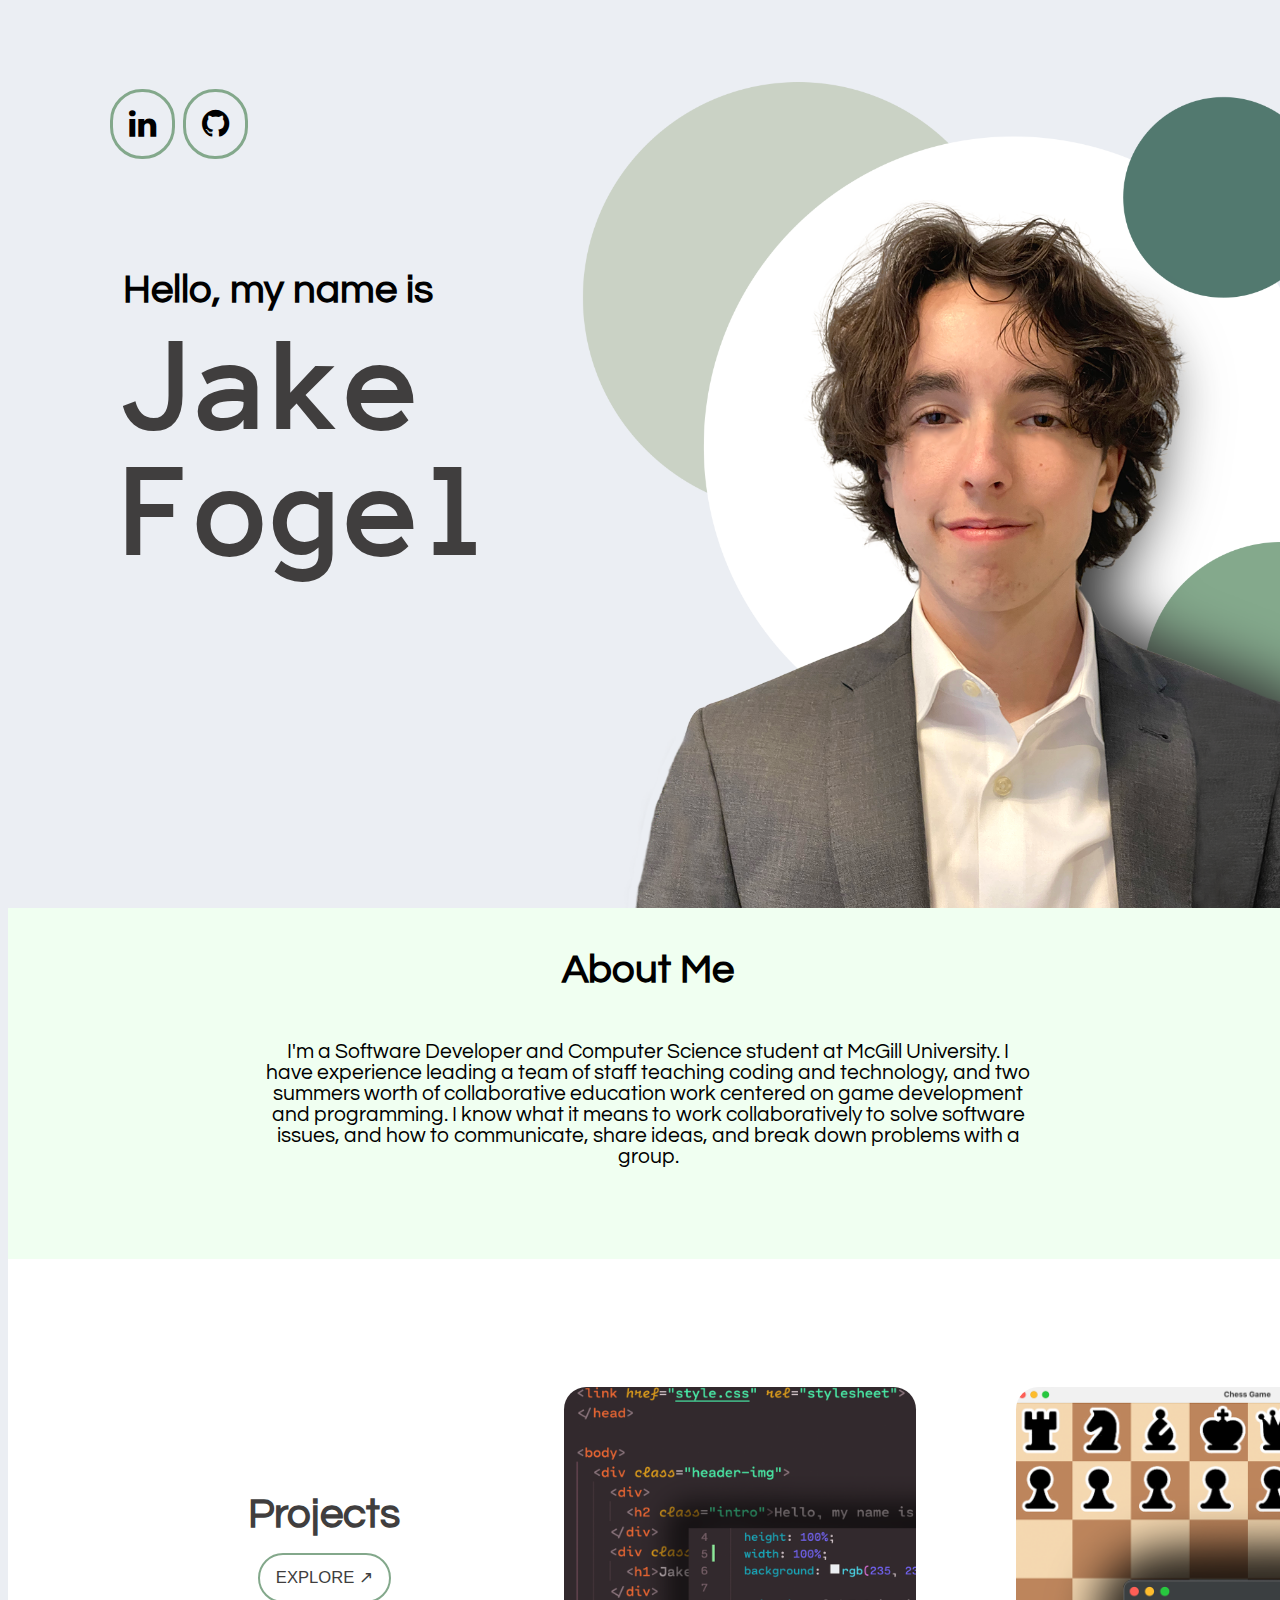
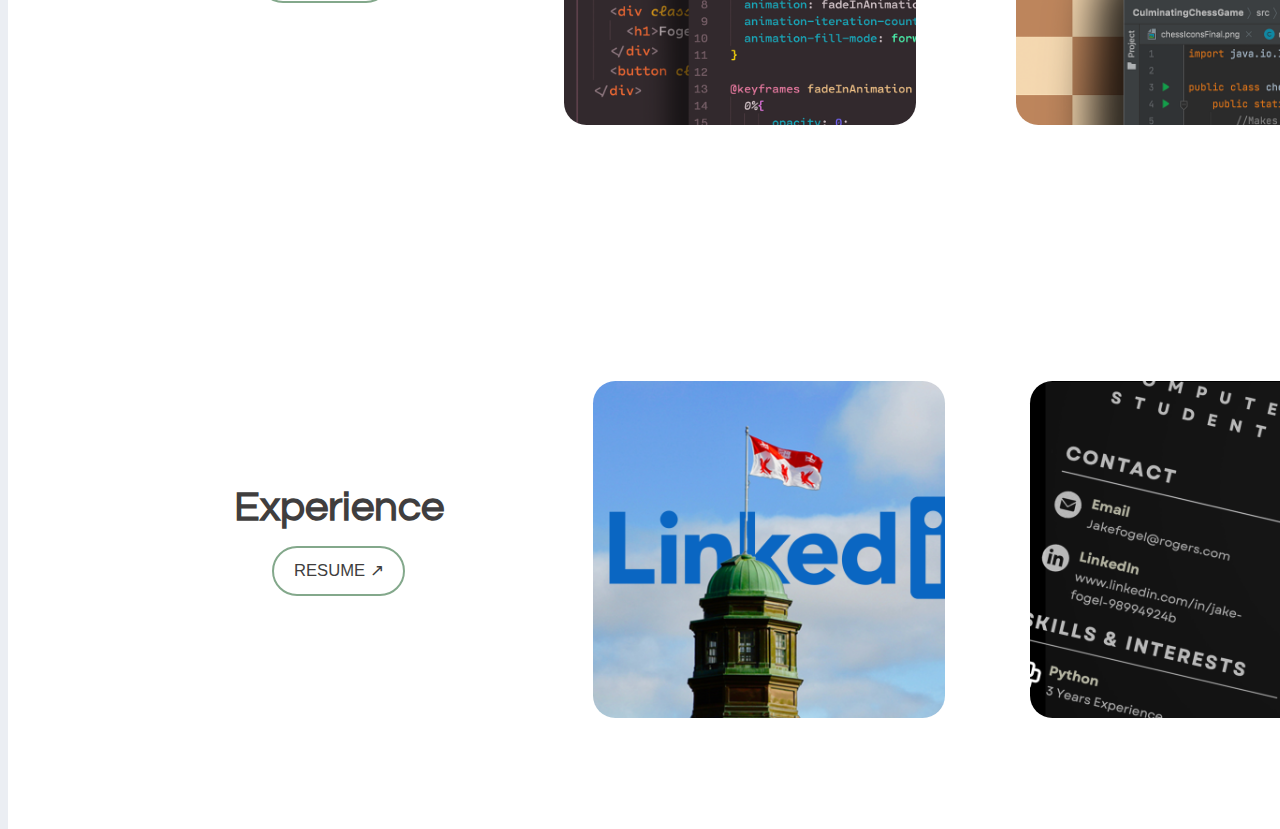
==== index.html @ bd5d82ed "updated main message" ====
<!DOCTYPE html>
<html>
  <head>
    <title>Jake Fogel</title>
    <!-- Required meta tags -->
    <meta charset="utf-8">
    <meta name="viewport" content="width=device-width, initial-scale=1">
    
    <link rel="shortcut icon" type="image/x-icon" href="j.ico">


    <!-- <link href="https://cdn.jsdelivr.net/npm/bootstrap@5.3.0-alpha1/dist/css/bootstrap.min.css" rel="stylesheet" integrity="sha384-GLhlTQ8iRABdZLl6O3oVMWSktQOp6b7In1Zl3/Jr59b6EGGoI1aFkw7cmDA6j6gD" crossorigin="anonymous"> -->
    
    <!-- Google Fonts -->
    <link href="https://fonts.googleapis.com/css?family=Montserrat" rel="stylesheet">
    <link href="https://fonts.googleapis.com/css2?family=Questrial&display=swap" rel="stylesheet">
    <link href="https://fonts.googleapis.com/css2?family=Anonymous+Pro&display=swap" rel="stylesheet">

    <!-- Add icon library -->
    <link rel="stylesheet" href="https://cdnjs.cloudflare.com/ajax/libs/font-awesome/4.7.0/css/font-awesome.min.css">

    <!-- Note that the below Bootstrap file is a specific version. If you grab the most
    current from Bootstrap website, you will see the button grow transition being a lot faster
    than in my video.  Use whichever style sheet you like best! -->
    <!-- Bootstrap CSS from a CDN. This way you don't have to include the bootstrap file yourself -->
<!-- CSS only -->
  <link href="https://cdn.jsdelivr.net/npm/bootstrap@5.3.0-alpha1/dist/css/bootstrap.min.css" rel="stylesheet" integrity="sha384-GLhlTQ8iRABdZLl6O3oVMWSktQOp6b7In1Zl3/Jr59b6EGGoI1aFkw7cmDA6j6gD" crossorigin="anonymous">
  <link href="style.css" rel="stylesheet">
  </head>

  <body>

    <div class="flexsocials">
      <a class="button2 socials" href="https://www.linkedin.com/in/jake-fogel-98994924b/"><i class="fa fa-linkedin"></i></a>
      <a class="button2 socials" href="https://github.com/J4keF"><i class="fa fa-github"></i></a>
    </div>

    <div class="header-img">
      <div>
        <h2 class="intro">Hello, my name is</h2>
      </div>
      <div class="header-text first anim-typewriter">
        <h1>Jake</h1>
      </div>
      <div class="header-text second anim-typewriter2">
        <h1>Fogel</h1>
      </div>
      <button class="reg-btn send-down" onClick="document.getElementById('mint').scrollIntoView();">Profile</button>
    </div>

    <div id="mint">
      <h2 class="about"><br>About Me</h2>
      <p class="about">I'm a Software Developer and Computer Science student at McGill University. I have experience leading a team of staff teaching coding and technology, and two summers worth of collaborative education work centered on game development and programming. I know what it means to work collaboratively to solve software issues, and how to communicate, share ideas, and break down problems with a group. </p>
      <h2 class="about"><br></h2>
    </div>
    
    <!-- <div class="homebtns">
      <button class="btn btn-primary reg-btn"><span>Projects</span></button>
    </div>
    <a href="https://www.instagram.com/jakefogel__04/" class="fa fa-linkedin"></a>
    <a href="https://www.instagram.com/jakefogel__04/" class="fa fa-linkedin"></a> -->

    <div class="showcase" id="section1">
      <h3 class="flexcol">
        Projects
        <button class="button2" onclick="location.href='https://github.com/J4keF'" type="button">Explore &#8599;</button>
      </h3>
      <a class="portfol" href="https://github.com/J4keF/J4keF.github.io" id="blend3"></a>
      <a class="portfol" href="https://github.com/J4keF/Java-Chess-Board" id="blend2"></a>
      <!-- <a class="portfol" href="https://github.com/J4keF" id="blend1"></a>
      <a class="portfol" href="https://github.com/J4keF" id="blend4"></a> -->
    </div>

    <div class="showcase" id="section2">
      <h3 class="flexcol">
        Experience
        <button class="button2" onclick="location.href='JAKEFOGELRESUME.pdf'">Resume &#8599;</button>
      </h3>
      <a class="portfol" href="https://www.linkedin.com/in/jake-fogel-98994924b" id="pic5"></a>
      <a class="portfol" href="JAKEFOGELRESUME.pdf" id="pic6"></a>
    </div>


    <script src="https://cdn.jsdelivr.net/npm/bootstrap@5.3.0-alpha1/dist/js/bootstrap.bundle.min.js" integrity="sha384-w76AqPfDkMBDXo30jS1Sgez6pr3x5MlQ1ZAGC+nuZB+EYdgRZgiwxhTBTkF7CXvN" crossorigin="anonymous"></script>
  </body>
</html>
---- style.css ----
body,
html {
  font-family: 'Questrial', sans-serif;
  height: 100%;
  width: 100%;
  background: rgb(235, 238, 243);

  animation: fadeInAnimation ease 3s;
  animation-iteration-count: 1;
  animation-fill-mode: forwards;
}

@keyframes fadeInAnimation {
  0%{
      opacity: 0;
  }
  100% {
      opacity: 1;
  }
}

h1 {
  font-family: 'Anonymous Pro';
  font-size: 8.6em;
  line-height: 0.9em;
  transition: font-size 0.5s;
}

h2 {
  text-align: left;
  font-size: 2.5em;
  position: absolute;
  margin: 0%;
}

.intro {
  top: 29%;
  left: 9%;
}

h3 {
  color: rgb(64, 62, 62);
  position: relative;
  padding-top: 0.5em;
  font-size: 2.6em;
}

.anim-typewriter{
  animation: typewriter 0.8s steps(4) 2s 1 normal both,
  blinkTextCursor 600ms steps(6) 2 normal;
  animation-delay: 0.7s;
  transition: width 0.8s;
}
@keyframes typewriter{
  0%{
    width: 0;
    overflow: hidden;
  }
  99%{
    width: 18.5em;
    overflow: hidden;
  }
  100%{
    width: 18.5em;
    overflow: visible;
  }
}
@keyframes blinkTextCursor{
  from{border-right-color: transparent}
  to{border-right-color: rgb(64, 62, 62);}
}

.anim-typewriter2{
  animation: typewriter2 1s steps(5) 2s 1 normal both,
  blinkTextCursor2 600ms steps(6) infinite normal;
  animation-delay: 2.0s;
  transition: width 0.8s;
}

@keyframes typewriter2{
  0%{
    width: 0;
    overflow: hidden;
  }
  99%{
    width: 23em;
    overflow: hidden;
  }
  100%{
    width: 23em;
    overflow: visible;
  }
}
@keyframes blinkTextCursor2{
  from{border-right-color: transparent}
  to{border-right-color: rgb(64, 62, 62)}
}

.header-img {
  background: url(website_bg.png);
  height: 100%;
  width: 100%;
  background-position: center;
  background-repeat: no-repeat;
  background-size: cover;
  display: block;
  position: relative;
  transition: background-image 0.5s;
}

/*mobile formatting*/
@media (max-width:629px) {
  .header-img {
    background-image: url(nojake.png);
    background-position: cover;
    
  }

  @keyframes typewriter{
    0% {
      width: 0;
      overflow: hidden;
    }
    99%{
      width: 15.5em;
      overflow: hidden;
    }
    100%{
      width: 15.5em;
      overflow: visible;
    }
  }

  @keyframes typewriter2{
    0%{
      width: 0;
      overflow: hidden;
    }
    99%{
      width: 20em;
      overflow: hidden;
    }
    100%{
      width: 20em;
      overflow: visible;
    }
  }

  h1 {
    font-size: 7.3em;
  }
}

@keyframes typewriter2mobile{
  0%{
    width: 0;
    overflow: hidden;
  }
  99%{
    width: 20em;
    overflow: hidden;
  }
  100%{
    width: 20em;
    overflow: visible;
  }
}

@keyframes typewritermobile{
  0%{
    width: 0;
    overflow: hidden;
  }
  99%{
    width: 15.5em;
    overflow: hidden;
  }
  100%{
    width: 15.5em;
    overflow: visible;
  }
}

.header-text {
  text-align: left;
  position: absolute;
  top: 42%;
  left: 9%;
  color:rgb(64, 62, 62);
  border-right: 2px solid transparent;
  transform: translateY(-50%);
  overflow: hidden;
}

.second {
  top: 56%;
}



img {
  margin: 1em;
  width: 100%;
  height: auto;
}

/* Main button on main page */
.reg-btn {
  width: 9em;
  height: 3em;
  font-weight: 2em;
  font-size: 1.2em;
  border-radius: 2rem;
  text-transform: uppercase;
  background-color: transparent;
  border-color: rgba(131,168,139, 255);
  padding: 1% 1%;
  margin: 0% 1%;
  border-style: solid;

  transition: 0.5s;
  cursor: pointer;
  display: inline-block;
  position: absolute;
  line-height: 0em;
}

.send-down {
  position: absolute;
  opacity: 0;
  top: 66%;
  left: 8%;
  animation: fadeInAnimation ease 2s;
 
  animation-delay: 3.7s;
  animation-iteration-count: 1;
  animation-fill-mode: forwards;
}

.reg-btn:hover {
  color: rgb(235, 238, 243);
  background: rgb(202,210,197);
  border-color: rgb(202,210,197);
  cursor: pointer;
}

.reg-btn:active {
  background: rgb(159, 167, 156);
}

.left {
  float: left;
}

.right {
  float: right;
}


p {
  margin: 4% 20%;
  font-size: 1.3em;
}

.about {
  position:relative;
  text-align: center;
}

#mint {
  background-color:rgb(240, 255, 241);
}

.explr {
  margin: 0em, 2em;
  border-color: transparent;
  padding: 0em;
}

#section2 {
  background-color: rgb(255, 255, 255);
  height: 20em;
  display: flex;
  flex-direction: row;
  flex-wrap: wrap;
  justify-content: space-evenly;
  align-items: stretch;
  align-content: space-around;
}

#section3 {
  background-color:rgb(255, 255, 255);
}

.homebtns {
  margin: 6% 1%;
}

.homepic {
  width: 40%;
  height: 40%;
  position: relative;
}

.showcase {
  background-color: rgb(255, 255, 255);
  display: flex;
  flex-direction: row;
  flex-wrap: wrap;


  justify-content: space-evenly;
  align-items: stretch;
  align-content: space-around;
  height: auto;
  padding: 10%;
  column-gap: 4%;

  width: 100%;

}

.flexcol {
  background-color: rgb(255, 255, 255);
  display: flex;
  flex-direction: column;
  flex-wrap: wrap;
  justify-content: space-evenly;
  align-items: stretch;
  align-content: space-around;
  height: auto;

  padding: 5%;
}

.portfol {
  border-radius: 1.4em;
  width: 23em;
  min-width: 22em;

  width: 100%;
  max-width: 22em;
  transition: 0.2s ease;
}

.portfol:hover {
  transform: scale(1.06);
}

#blend1 {
  flex-shrink: 0;
  min-width: 22em;
  background: url(python.png);
  background-size: cover;
}

#blend2 {
  background: url(chessgame.png);
  background-size: cover;
}

#blend3 {
  background: url(CSSHTML.png);
  background-size: cover;
}

#blend4 {
  background: url(blend4.png);
  background-size: cover;
}

#pic5 {
  background: url(mcgill.jpeg);
  background-size: cover;
}

#pic6 {
  background: url(resume.png);
  background-size: cover;
}

.button2 {
  width: 8em;
  height: 3em;
  font-weight: 1em;
  font-size: 0.4em;
  border-radius: 2rem;
  text-transform: uppercase;
  background-color: transparent;
  border-color: rgba(131,168,139, 255);
  padding: 1% 1%;
  margin: 1em 0%;
  border-style: solid;
  align-self: center;
  color: inherit;

  transition: 0.5s;
  cursor: pointer;
  display: inline-block;
  position: relative;
  line-height: 0em;
  cursor: pointer;
}

.button2:hover {
  color: rgb(235, 238, 243);
  background: rgb(202,210,197);
  border-color: rgb(202,210,197);
  cursor: pointer;
}

.socials {
  padding: 0.5em;
  margin: 2%;
  font-size: 2em;
  width: fit-content;
  height: fit-content;
}

.flexsocials {
  top: 2.5%;
  left: 3.4%;
  position: absolute;
  z-index: 999;
  display: flex;
  flex-direction: row;
  flex-wrap: nowrap;
  gap: 2%;
  align-items: left;
  align-content: left;
  height: auto;

  padding: 5%;
}
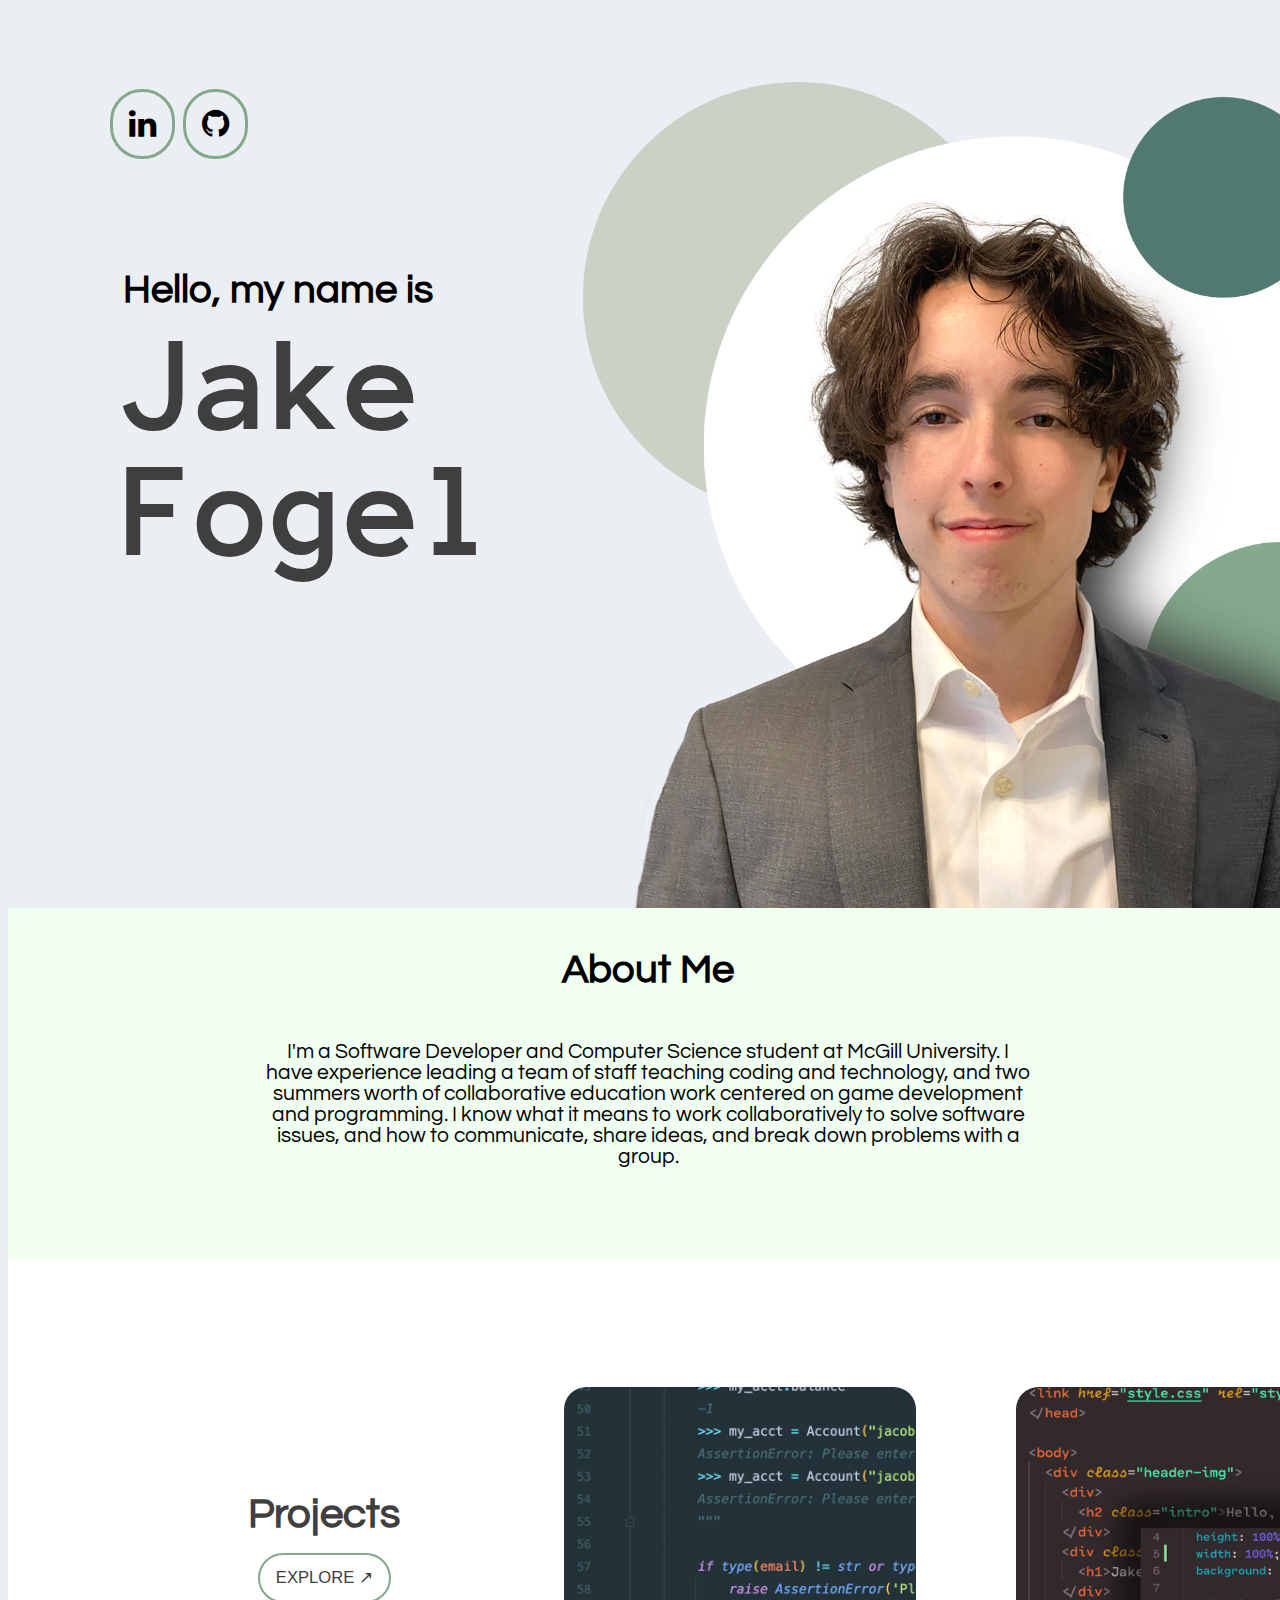
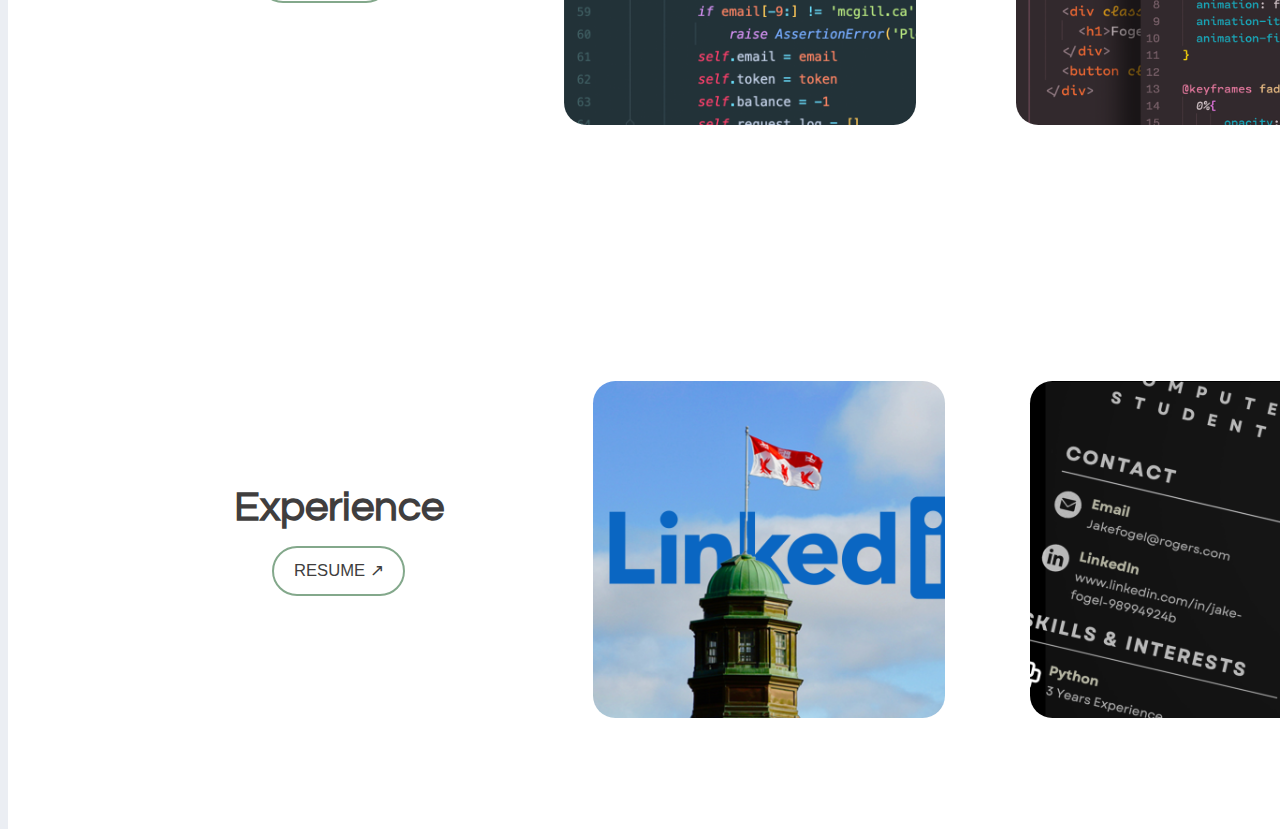
==== commit 6622a64e: "Link Update" ====
--- a/index.html
+++ b/index.html
@@ -65,19 +65,20 @@
         Projects
         <button class="button2" onclick="location.href='https://github.com/J4keF'" type="button">Explore &#8599;</button>
       </h3>
-      <a class="portfol" href="https://github.com/J4keF/J4keF.github.io" id="blend3"></a>
-      <a class="portfol" href="https://github.com/J4keF/Java-Chess-Board" id="blend2"></a>
+      <a class="portfol" href="https://github.com/J4keF/PGMProcessing" id="blend1"></a>
+      <a class="portfol" href="https://github.com/imiann/Second-Course" id="blend3"></a>
       <!-- <a class="portfol" href="https://github.com/J4keF" id="blend1"></a>
       <a class="portfol" href="https://github.com/J4keF" id="blend4"></a> -->
     </div>
 
+    
     <div class="showcase" id="section2">
       <h3 class="flexcol">
         Experience
-        <button class="button2" onclick="location.href='JAKEFOGELRESUME.pdf'">Resume &#8599;</button>
+        <button class="button2" onclick="location.href='JakeFogel_RESUME.pdf'">Resume &#8599;</button>
       </h3>
       <a class="portfol" href="https://www.linkedin.com/in/jake-fogel-98994924b" id="pic5"></a>
-      <a class="portfol" href="JAKEFOGELRESUME.pdf" id="pic6"></a>
+      <a class="portfol" href="JakeFogel_RESUME.pdf" id="pic6"></a>
     </div>
 
 
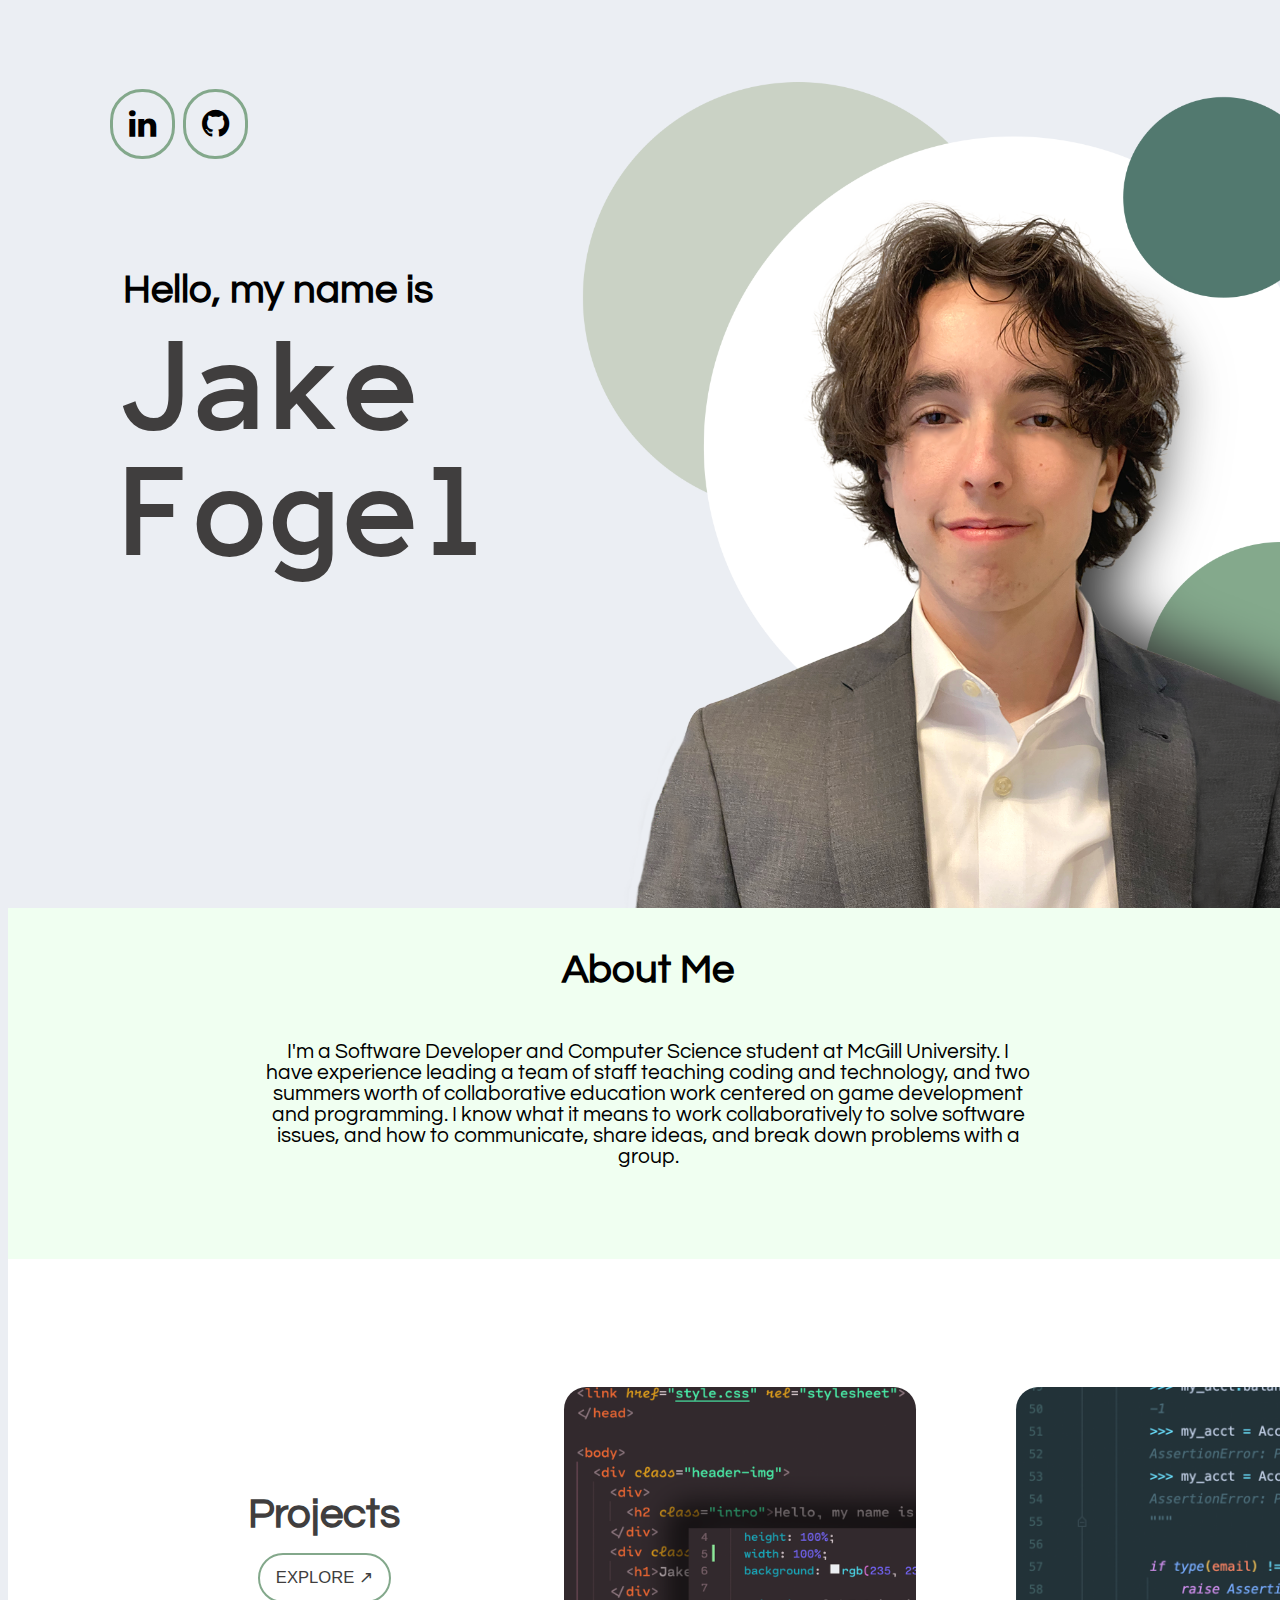
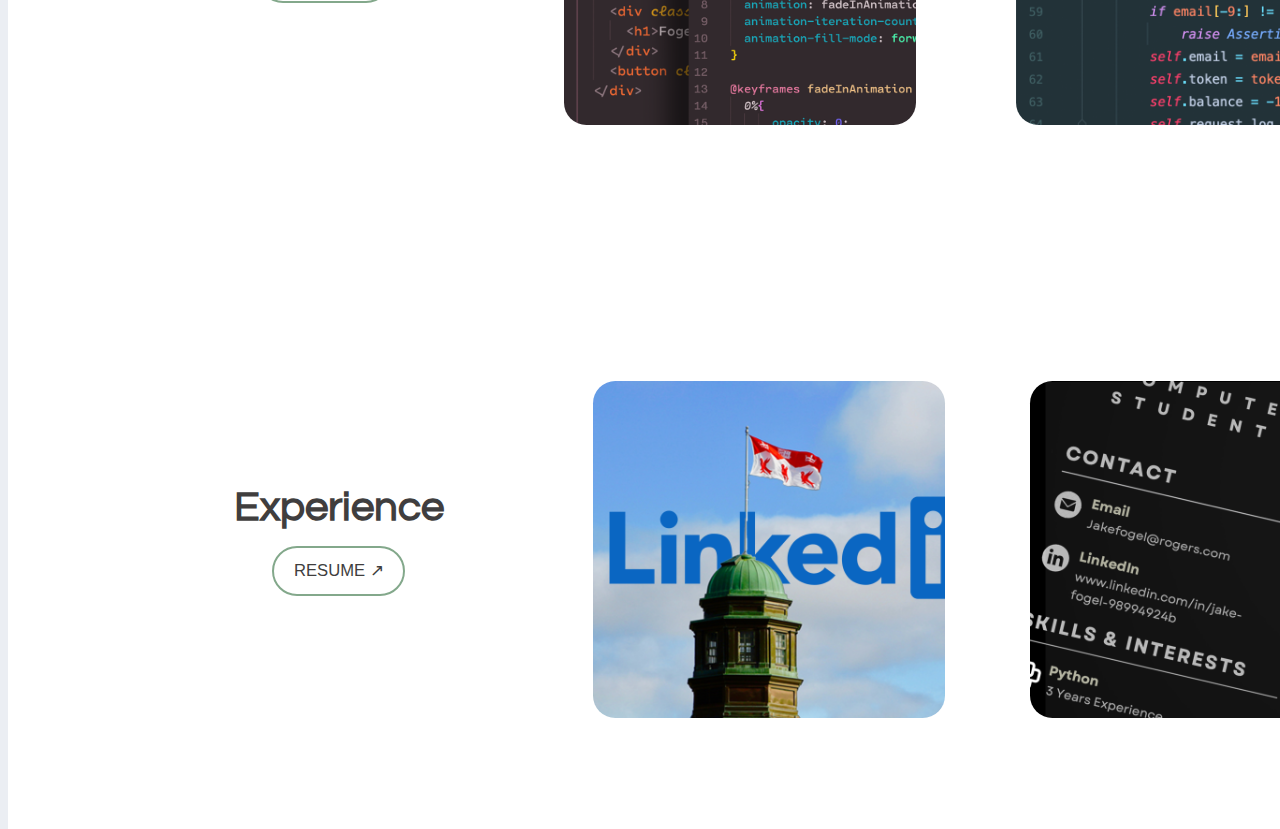
==== commit 5e84b992: "picture swap" ====
--- a/index.html
+++ b/index.html
@@ -65,8 +65,8 @@
         Projects
         <button class="button2" onclick="location.href='https://github.com/J4keF'" type="button">Explore &#8599;</button>
       </h3>
+      <a class="portfol" href="https://github.com/imiann/Second-Course" id="blend3"></a>
       <a class="portfol" href="https://github.com/J4keF/PGMProcessing" id="blend1"></a>
-      <a class="portfol" href="https://github.com/imiann/Second-Course" id="blend3"></a>
       <!-- <a class="portfol" href="https://github.com/J4keF" id="blend1"></a>
       <a class="portfol" href="https://github.com/J4keF" id="blend4"></a> -->
     </div>
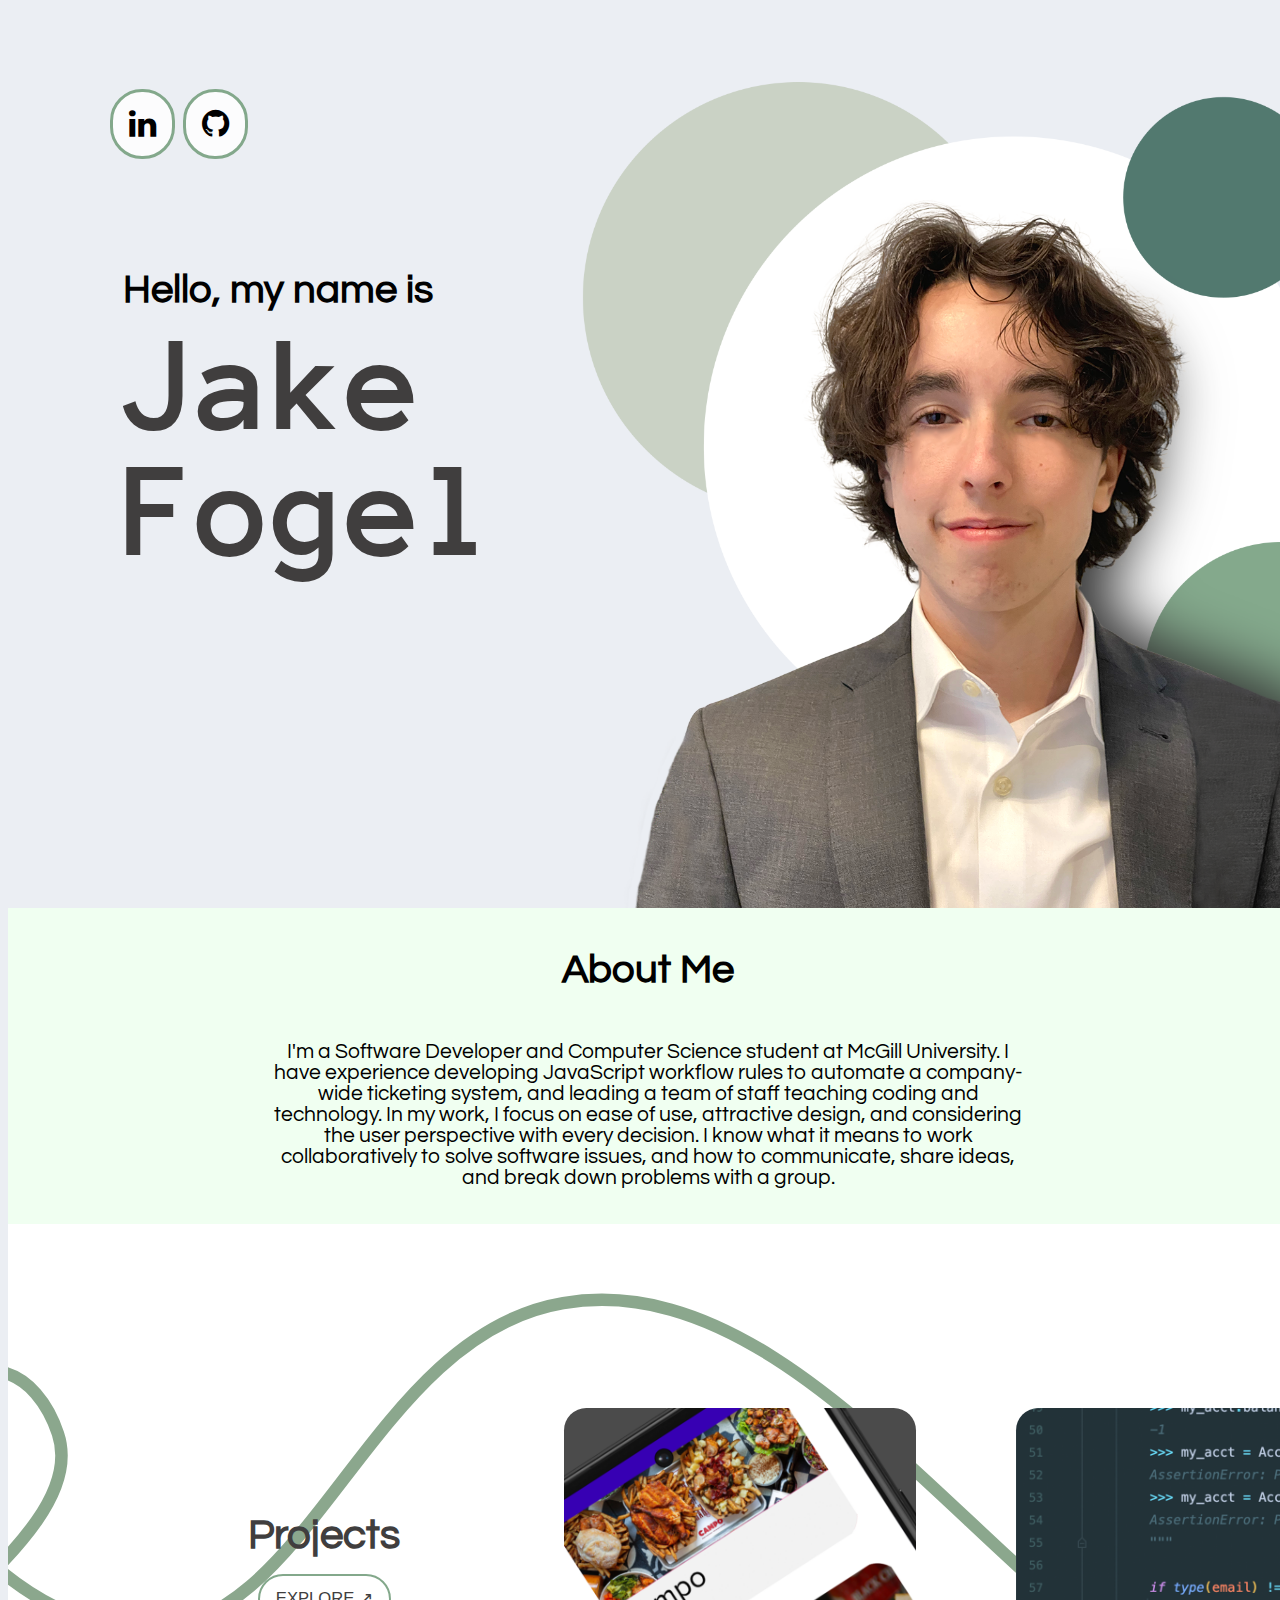
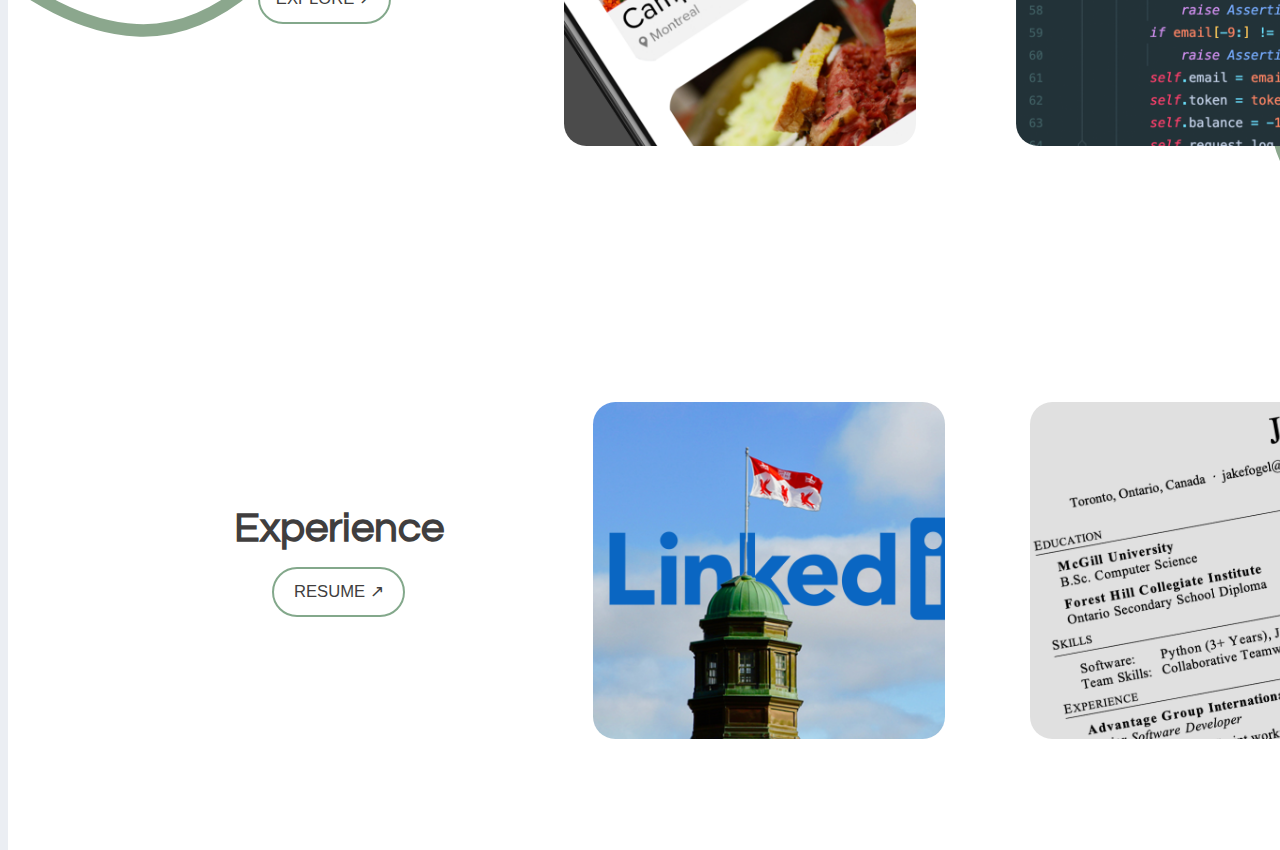
==== commit bd6e745e: "Add files via upload" ====
--- a/index.html
+++ b/index.html
@@ -1,15 +1,15 @@
 <!DOCTYPE html>
 <html>
   <head>
+
     <title>Jake Fogel</title>
+
     <!-- Required meta tags -->
     <meta charset="utf-8">
     <meta name="viewport" content="width=device-width, initial-scale=1">
     
     <link rel="shortcut icon" type="image/x-icon" href="j.ico">
 
-
-    <!-- <link href="https://cdn.jsdelivr.net/npm/bootstrap@5.3.0-alpha1/dist/css/bootstrap.min.css" rel="stylesheet" integrity="sha384-GLhlTQ8iRABdZLl6O3oVMWSktQOp6b7In1Zl3/Jr59b6EGGoI1aFkw7cmDA6j6gD" crossorigin="anonymous"> -->
     
     <!-- Google Fonts -->
     <link href="https://fonts.googleapis.com/css?family=Montserrat" rel="stylesheet">
@@ -19,22 +19,22 @@
     <!-- Add icon library -->
     <link rel="stylesheet" href="https://cdnjs.cloudflare.com/ajax/libs/font-awesome/4.7.0/css/font-awesome.min.css">
 
-    <!-- Note that the below Bootstrap file is a specific version. If you grab the most
-    current from Bootstrap website, you will see the button grow transition being a lot faster
-    than in my video.  Use whichever style sheet you like best! -->
-    <!-- Bootstrap CSS from a CDN. This way you don't have to include the bootstrap file yourself -->
-<!-- CSS only -->
-  <link href="https://cdn.jsdelivr.net/npm/bootstrap@5.3.0-alpha1/dist/css/bootstrap.min.css" rel="stylesheet" integrity="sha384-GLhlTQ8iRABdZLl6O3oVMWSktQOp6b7In1Zl3/Jr59b6EGGoI1aFkw7cmDA6j6gD" crossorigin="anonymous">
-  <link href="style.css" rel="stylesheet">
+    <!-- Bootstrap CSS for easy button formatting -->
+    <link href="https://cdn.jsdelivr.net/npm/bootstrap@5.3.0-alpha1/dist/css/bootstrap.min.css" rel="stylesheet" integrity="sha384-GLhlTQ8iRABdZLl6O3oVMWSktQOp6b7In1Zl3/Jr59b6EGGoI1aFkw7cmDA6j6gD" crossorigin="anonymous">
+  
+    <!-- Linked CSS Stylesheet -->
+    <link href="style.css" rel="stylesheet">
   </head>
 
   <body>
 
+    <!-- Buttons linking to GitHub and LinkedIn -->
     <div class="flexsocials">
       <a class="button2 socials" href="https://www.linkedin.com/in/jake-fogel-98994924b/"><i class="fa fa-linkedin"></i></a>
       <a class="button2 socials" href="https://github.com/J4keF"><i class="fa fa-github"></i></a>
     </div>
 
+    <!-- Website header featuring an intro and photo -->
     <div class="header-img">
       <div>
         <h2 class="intro">Hello, my name is</h2>
@@ -48,30 +48,36 @@
       <button class="reg-btn send-down" onClick="document.getElementById('mint').scrollIntoView();">Profile</button>
     </div>
 
+    <!-- Biography paragraph section -->
     <div id="mint">
       <h2 class="about"><br>About Me</h2>
-      <p class="about">I'm a Software Developer and Computer Science student at McGill University. I have experience leading a team of staff teaching coding and technology, and two summers worth of collaborative education work centered on game development and programming. I know what it means to work collaboratively to solve software issues, and how to communicate, share ideas, and break down problems with a group. </p>
+      <p class="about">I'm a Software Developer and Computer Science student at McGill University. I have experience developing JavaScript workflow rules to automate a company-wide ticketing system, and leading a team of staff teaching coding and technology. In my work, I focus on ease of use, attractive design, and considering the user perspective with every decision. I know what it means to work collaboratively to solve software issues, and how to communicate, share ideas, and break down problems with a group. </p>
       <h2 class="about"><br></h2>
     </div>
+
+    <!-- Background SVG path design -->
+    <div class="spinShape">
+      <svg onmousemove="findXY(event)" ; id="svgStyle" viewBox="300 0 900 800" height="200px" width="200px">
+        <g>
+          <path id="squiggle" d="M 68 510.332C 66.4848 648.895 225.344 805.513 351 784.832C 415.587 774.202 487.489 714.211 480.5 655.332C 476.638 622.8 447.706 582.27 407 581.832C 366.35 581.394 333.681 621.153 332 655.332C 329.987 696.276 371.961 739.558 417 750.832C 561.457 786.991 683.779 479.493 852.5 500.332C 1004.99 519.167 1030.07 775.178 1186.5 794.832C 1315.13 810.994 1468.51 659.359 1447.5 574.832C 1428.27 497.471 1289.53 513.707 1258 421.332C 1232.42 346.384 1267.62 235.899 1352.5 232.332C 1405.27 230.114 1434.91 275.545 1434.5 318.832C 1434.05 366.544 1391.29 398.981 1321 409.832C 1093.85 444.897 916.337 23.8795 682 63.3321C 524.737 89.8087 479.53 332.169 340.5 325.332C 254.74 321.115 157.843 224.939 171.5 167.89C 176.093 148.702 190.151 117.39 221.5 117.39C 255.123 117.39 271.382 149.646 277.5 167.89C 309.448 263.156 69.6403 360.323 68 510.332z"></path>
+        </g>
+      </svg>
+          
+    </div>
     
-    <!-- <div class="homebtns">
-      <button class="btn btn-primary reg-btn"><span>Projects</span></button>
-    </div>
-    <a href="https://www.instagram.com/jakefogel__04/" class="fa fa-linkedin"></a>
-    <a href="https://www.instagram.com/jakefogel__04/" class="fa fa-linkedin"></a> -->
+    <!-- Projects section -->
+    <div class="showcase" id="section1">
 
-    <div class="showcase" id="section1">
       <h3 class="flexcol">
         Projects
         <button class="button2" onclick="location.href='https://github.com/J4keF'" type="button">Explore &#8599;</button>
       </h3>
+
       <a class="portfol" href="https://github.com/imiann/Second-Course" id="blend3"></a>
       <a class="portfol" href="https://github.com/J4keF/PGMProcessing" id="blend1"></a>
-      <!-- <a class="portfol" href="https://github.com/J4keF" id="blend1"></a>
-      <a class="portfol" href="https://github.com/J4keF" id="blend4"></a> -->
     </div>
 
-    
+    <!-- Experience section (Resume and LinkedIn) -->
     <div class="showcase" id="section2">
       <h3 class="flexcol">
         Experience
@@ -81,7 +87,9 @@
       <a class="portfol" href="JakeFogel_RESUME.pdf" id="pic6"></a>
     </div>
 
+    <script src="script.js"></script>
 
-    <script src="https://cdn.jsdelivr.net/npm/bootstrap@5.3.0-alpha1/dist/js/bootstrap.bundle.min.js" integrity="sha384-w76AqPfDkMBDXo30jS1Sgez6pr3x5MlQ1ZAGC+nuZB+EYdgRZgiwxhTBTkF7CXvN" crossorigin="anonymous"></script>
   </body>
+
+
 </html>
--- a/style.css
+++ b/style.css
@@ -33,16 +33,16 @@
   margin: 0%;
 }
 
-.intro {
-  top: 29%;
-  left: 9%;
-}
-
 h3 {
   color: rgb(64, 62, 62);
   position: relative;
   padding-top: 0.5em;
   font-size: 2.6em;
+}
+
+.intro {
+  top: 29%;
+  left: 9%;
 }
 
 .anim-typewriter{
@@ -321,7 +321,6 @@
 }
 
 .flexcol {
-  background-color: rgb(255, 255, 255);
   display: flex;
   flex-direction: column;
   flex-wrap: wrap;
@@ -330,6 +329,8 @@
   align-content: space-around;
   height: auto;
 
+  z-index: 2;
+
   padding: 5%;
 }
 
@@ -338,6 +339,8 @@
   width: 23em;
   min-width: 22em;
 
+  z-index: 2;
+
   width: 100%;
   max-width: 22em;
   transition: 0.2s ease;
@@ -360,8 +363,9 @@
 }
 
 #blend3 {
-  background: url(CSSHTML.png);
-  background-size: cover;
+  background: url(secondcourse.png);
+  background-size: cover;
+  
 }
 
 #blend4 {
@@ -393,6 +397,8 @@
   border-style: solid;
   align-self: center;
   color: inherit;
+  
+  background-color: #ffffffd4;
 
   transition: 0.5s;
   cursor: pointer;
@@ -431,4 +437,42 @@
   height: auto;
 
   padding: 5%;
-}+}
+
+.spinShape {
+  height: 0px;
+}
+
+#squiggle {
+  position: absolute;
+  top: 50%;
+  left: 20%;
+  stroke:#8ba78d;
+  stroke-width: 10px;
+  fill: none;
+  width: 100vw;
+  transition: stroke-width 0.5s;
+
+}
+
+#svgStyle {
+  z-index: 1;
+  position: relative;
+
+
+  top: -56px;
+  left: 0vw;
+  width: 100vw;
+  height: 111vh;
+  background: white;
+
+  stroke-dasharray: 2500;
+  stroke-dashoffset: 2500;
+  animation: lineStroke 6s linear forwards infinite;
+}
+
+@keyframes lineStroke {
+  to {
+    stroke-dashoffset: -2500;
+  }
+}
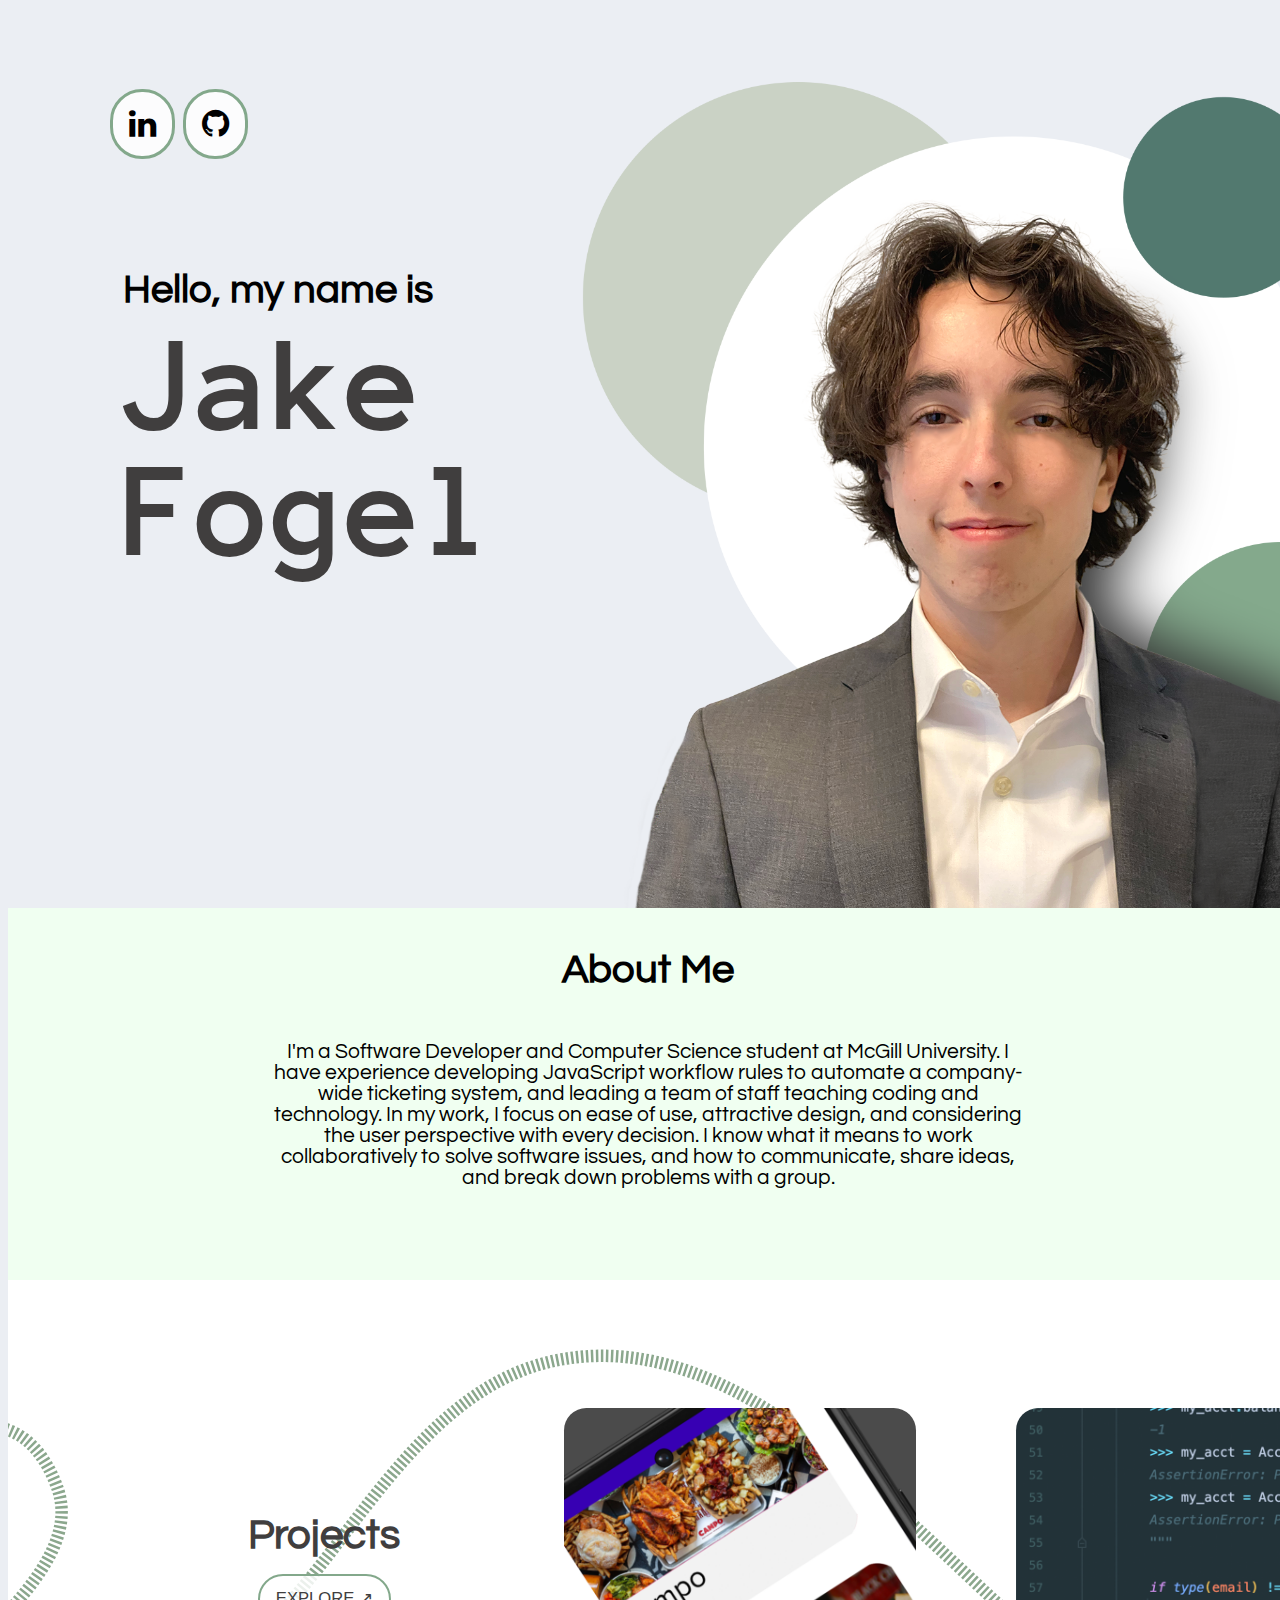
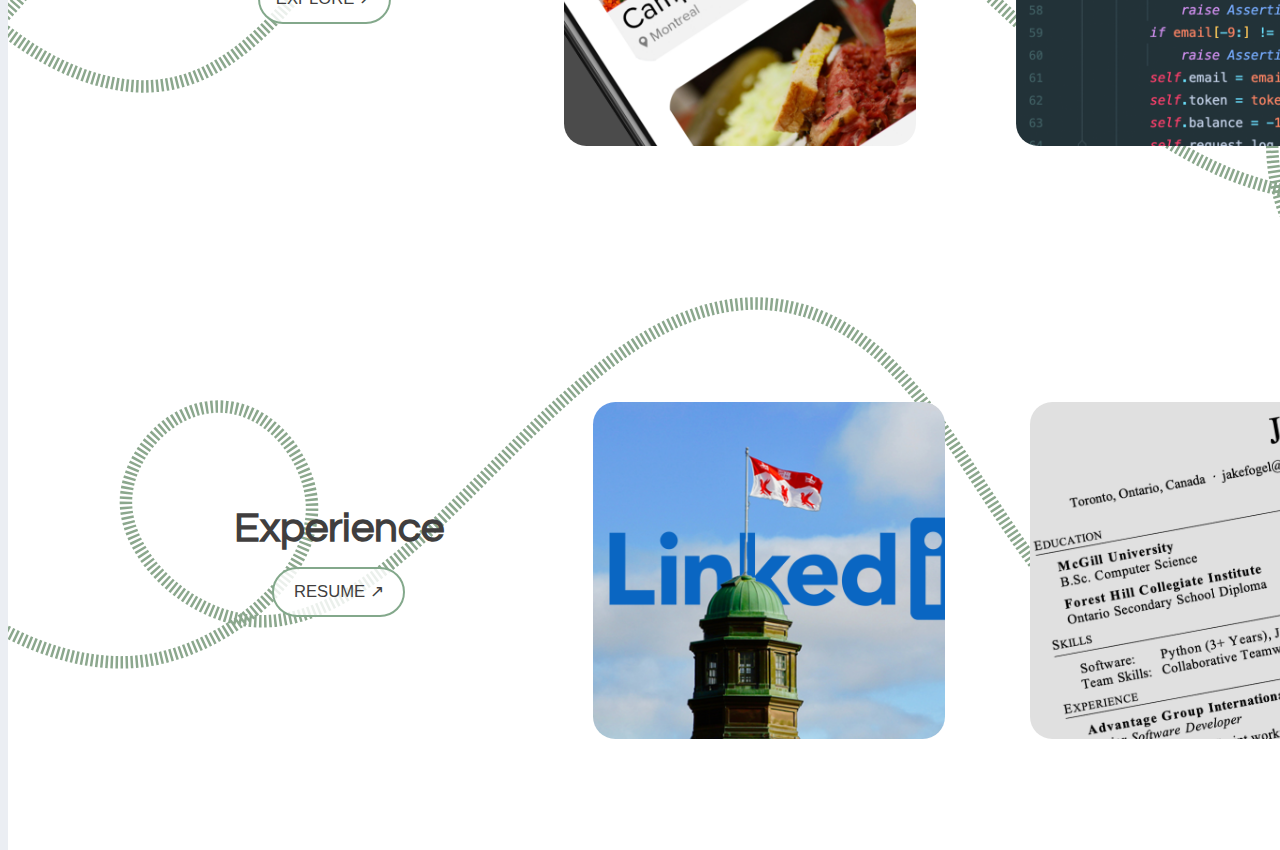
==== commit d687caa0: "Edited the moving stroke effect to scale proportionately to the screen width." ====
--- a/index.html
+++ b/index.html
@@ -24,6 +24,9 @@
   
     <!-- Linked CSS Stylesheet -->
     <link href="style.css" rel="stylesheet">
+
+    <!-- JQuery Script -->
+    <script src="https://ajax.googleapis.com/ajax/libs/jquery/3.7.1/jquery.min.js"></script>
   </head>
 
   <body>
--- a/style.css
+++ b/style.css
@@ -451,24 +451,21 @@
   stroke-width: 10px;
   fill: none;
   width: 100vw;
-  transition: stroke-width 0.5s;
+  transition: stroke-width 0.1s;
 
 }
 
 #svgStyle {
   z-index: 1;
-  position: relative;
-
-
   top: -56px;
   left: 0vw;
   width: 100vw;
   height: 111vh;
   background: white;
 
-  stroke-dasharray: 2500;
+  stroke-dasharray: 2;
   stroke-dashoffset: 2500;
-  animation: lineStroke 6s linear forwards infinite;
+  animation: lineStroke 10s linear forwards infinite;
 }
 
 @keyframes lineStroke {
